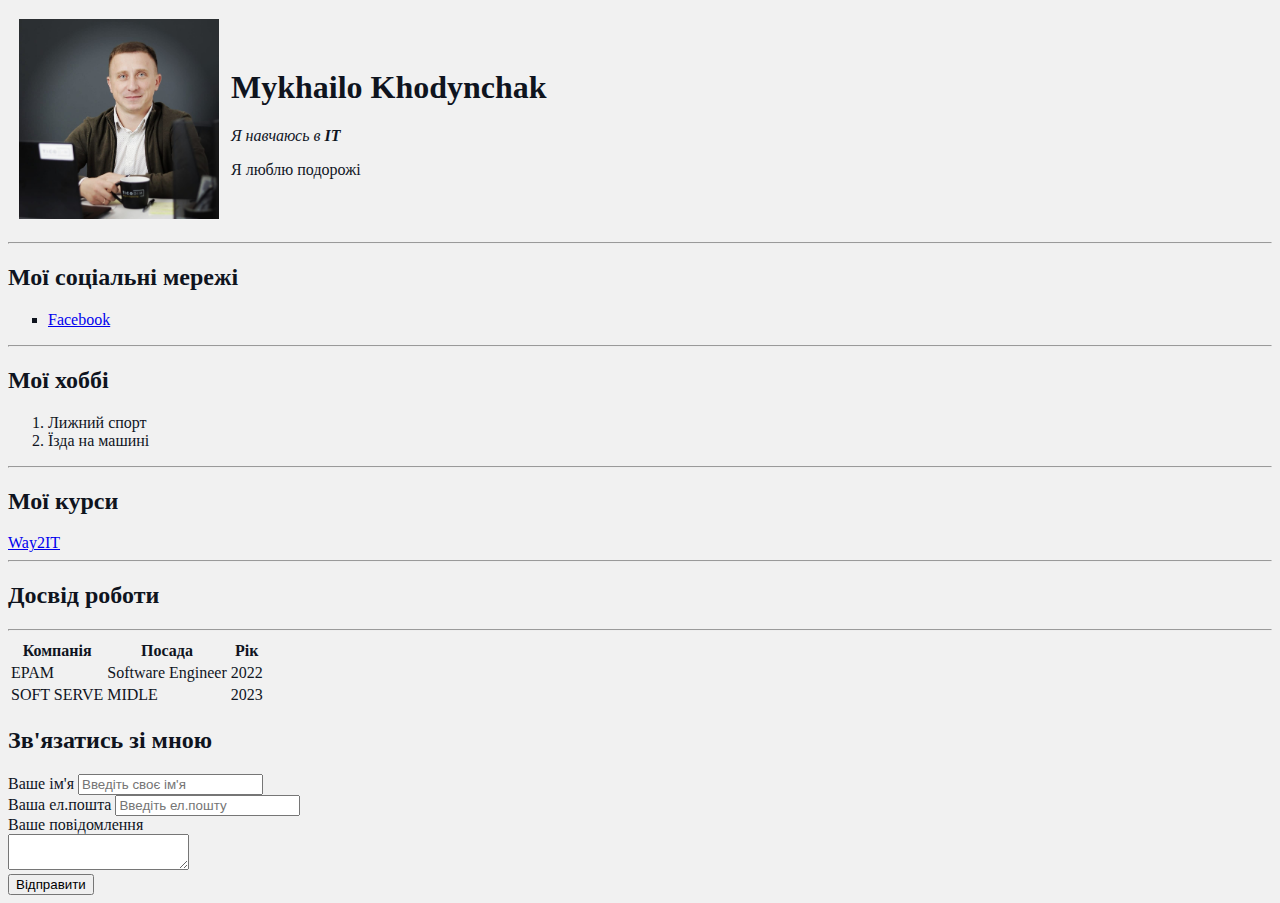
==== index.html @ d7681846 "renaeme" ====
<!DOCTYPE html>
<html lang="en">
<head>
    <meta charset="UTF-8">
    <title>Maik CV</title>
   <link rel="stylesheet" href="styles.css">
</head>
<body>
    <table cellspacing="10">
        <tr>
            <td><img src="avatar.jpg" width="200" height="200"></td>
            <td><h1>Mykhailo Khodynchak</h1>
                <p><em>Я навчаюсь в <strong>ІТ</strong></em></p>
                <p>Я люблю  подорожі</p></td>
        </tr>
    </table>
    <hr>
    <h2>Мої соціальні мережі</h2>
   <ul type="square">
<li><a href="https://www.facebook.com/mykhailo.khodynchak" target="black">Facebook</a></li>
    </ul>
    <hr>
    <h2>Мої хоббі</h2>
    <ol>
        <li>Лижний спорт</li>
        <li>Їзда на машині</li>
    </ol>
    <hr>
    <h2>Мої курси</h2>
    <a href="https://github.com/orgs/Way2IT/teams/general" target="black">Way2IT</a>
    <hr>
    <h2>Досвід роботи</h2>
 <table>
        <tr>
            <th>Компанія</th>
            <th>Посада</th>
            <th>Рік</th>
         </tr>
        <tr>
            <td>EPAM</td>
            <td>Software Engineer</td>
            <td>2022</td>
        </tr>
        <tr>
            <td>SOFT SERVE</td>
            <td>MIDLE</td>
            <td>2023</td>
        </tr>
<hr>
 </table>
<h2>Зв'язатись зі мною</h2>
<form action="/Practic/avatar.jpg">
    <label for="name">Ваше ім'я</label>
    <input type="text" id="name"
    placeholder="Введіть своє ім'я">
    <br>
    <label for="email">Ваша ел.пошта</label>
    <input type="text" id="email"
    placeholder="Введіть ел.пошту ">
    <br>
    <label for="text">Ваше повідомлення</label>
    <br>
    <textarea id="text"></textarea>
    <br>
<input type="submit" value="Відправити">
</form>
</body>
</html>
---- styles.css ----
body {
    background-color: #f1f1f1;
    color: #0f141e;
    font-size: 16px;
    font-weight: normal;
    font-family: 'Times New Roman', Times, serif;
}
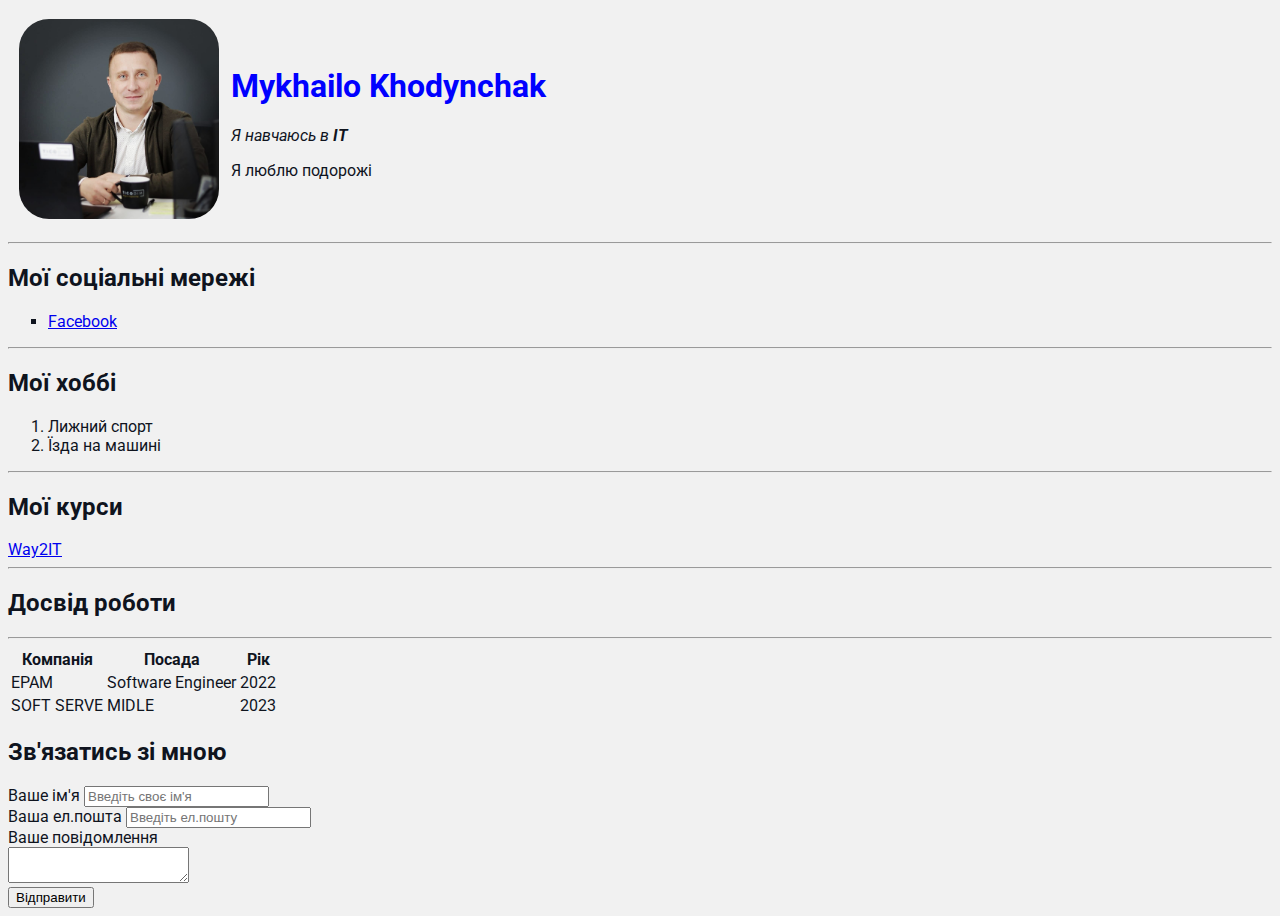
==== commit e0e017f5: "CSS" ====
--- a/index.html
+++ b/index.html
@@ -8,7 +8,7 @@
 <body>
     <table cellspacing="10">
         <tr>
-            <td><img src="avatar.jpg" width="200" height="200"></td>
+            <td><img src="avatar.jpg" class="avatar"></td>
             <td><h1>Mykhailo Khodynchak</h1>
                 <p><em>Я навчаюсь в <strong>ІТ</strong></em></p>
                 <p>Я люблю  подорожі</p></td>
--- a/styles.css
+++ b/styles.css
@@ -1,7 +1,18 @@
+@import url('https://fonts.googleapis.com/css2?family=Roboto:ital,wght@1,300&display=swap');
 body {
     background-color: #f1f1f1;
     color: #0f141e;
-    font-size: 16px;
+    /* font-size: 16px;
     font-weight: normal;
-    font-family: 'Times New Roman', Times, serif;
+    font-family: 'Roboto', sans-serif; */
+    font: normal 16px 'Roboto', sans-serif;
+}
+h1 {
+
+    color:blue;
+}
+.avatar {
+    width: 200px;
+    border-radius: 30px;
+    box-shadow: 4px; 4px; 14px; rgba: (0,0,0,25)
 }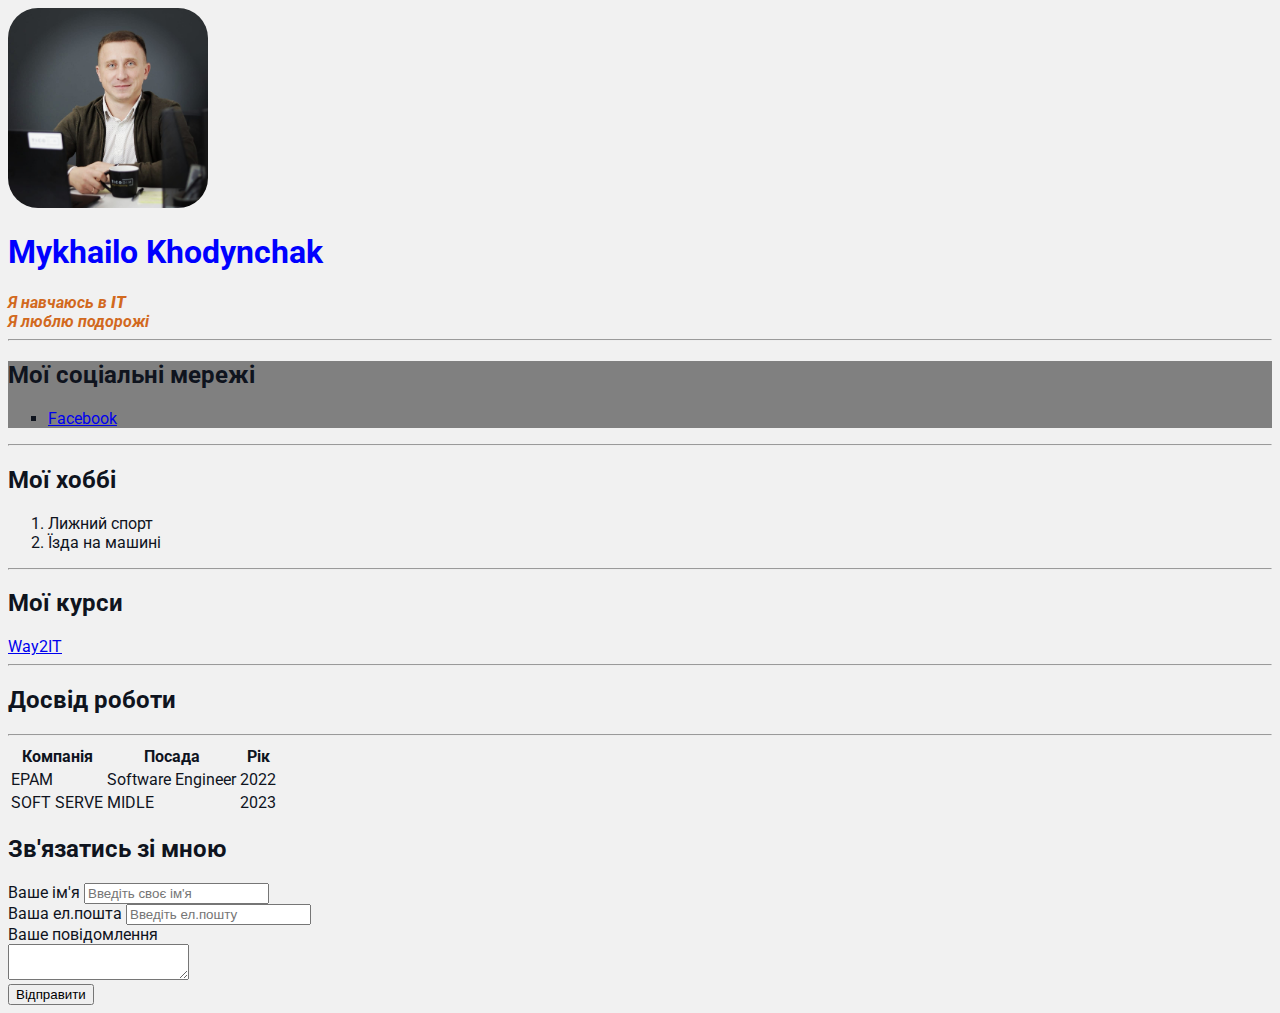
==== commit 9c909690: "commit" ====
--- a/index.html
+++ b/index.html
@@ -6,19 +6,19 @@
    <link rel="stylesheet" href="styles.css">
 </head>
 <body>
-    <table cellspacing="10">
-        <tr>
-            <td><img src="avatar.jpg" class="avatar"></td>
-            <td><h1>Mykhailo Khodynchak</h1>
-                <p><em>Я навчаюсь в <strong>ІТ</strong></em></p>
-                <p>Я люблю  подорожі</p></td>
-        </tr>
-    </table>
+    <div class="info">
+        <img src="avatar.jpg" class="avatar">
+        <h1>Mykhailo Khodynchak</h1>
+        <p>Я навчаюсь в <strong>ІТ</strong></p>
+        <p>Я люблю  подорожі</p>
+    </div>
     <hr>
-    <h2>Мої соціальні мережі</h2>
-   <ul type="square">
-<li><a href="https://www.facebook.com/mykhailo.khodynchak" target="black">Facebook</a></li>
-    </ul>
+    <div class="social">
+        <h2>Мої соціальні мережі</h2>
+            <ul type="square">
+            <li><a href="https://www.facebook.com/mykhailo.khodynchak" target="black">Facebook</a></li>
+            </ul>
+    </div>
     <hr>
     <h2>Мої хоббі</h2>
     <ol>
--- a/styles.css
+++ b/styles.css
@@ -8,11 +8,19 @@
     font: normal 16px 'Roboto', sans-serif;
 }
 h1 {
-
     color:blue;
 }
 .avatar {
     width: 200px;
     border-radius: 30px;
     box-shadow: 4px; 4px; 14px; rgba: (0,0,0,25)
+}
+.info p {
+color:chocolate;
+margin: 0;
+font-style: italic;
+font-weight: bold;
+}
+.social {
+    background: space gray;
 }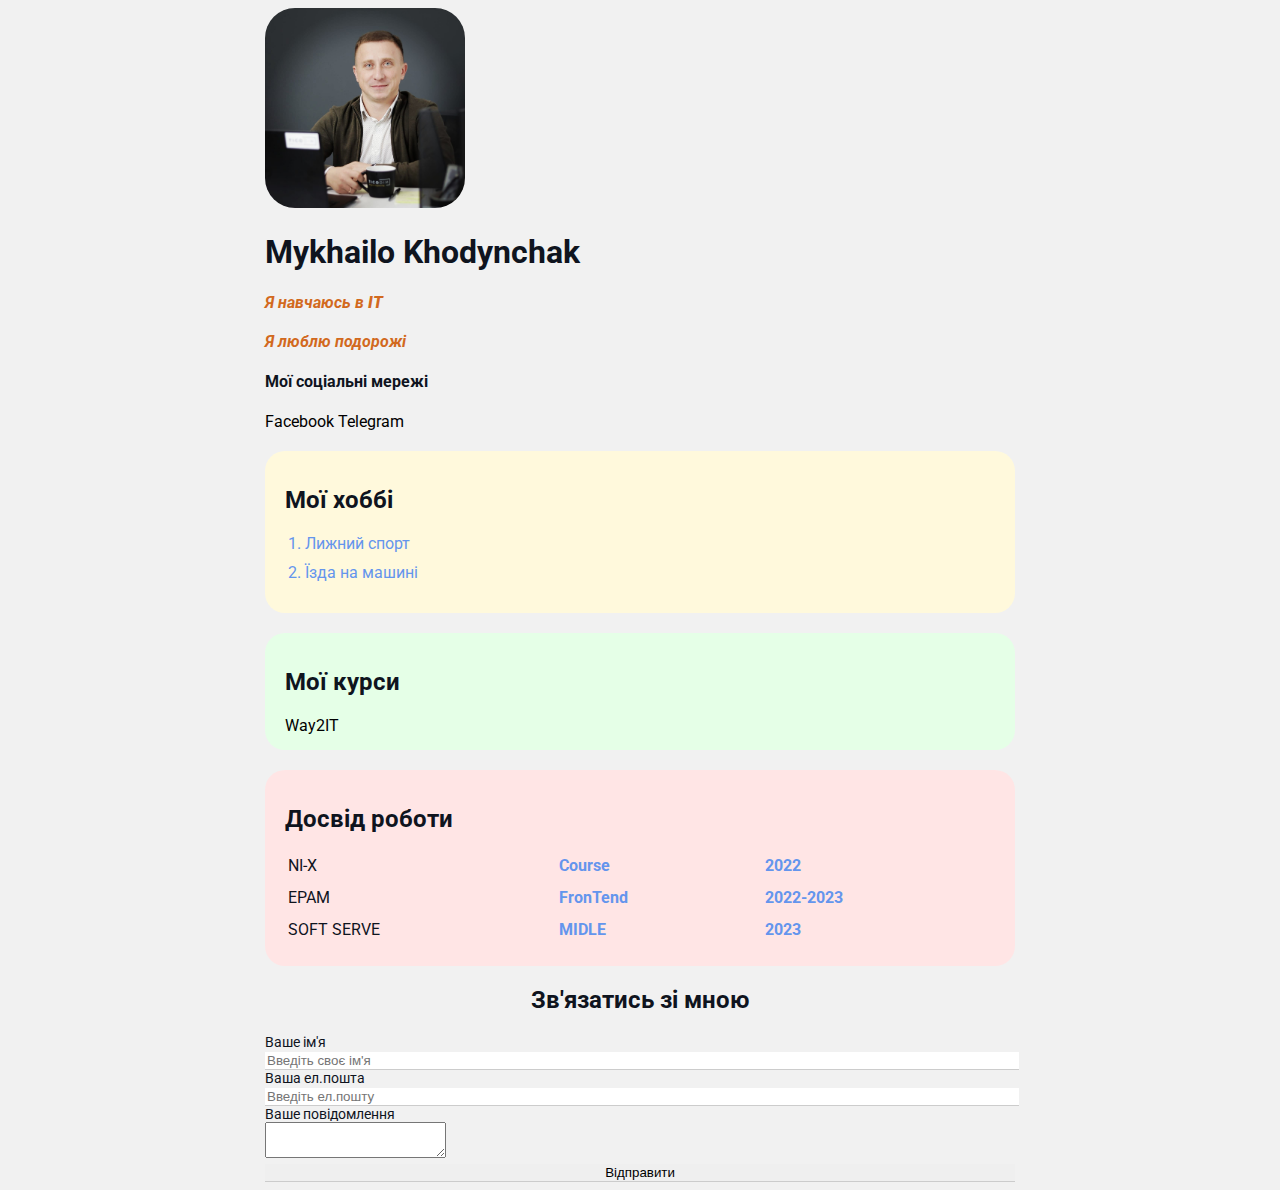
==== commit 62e8c3fb: "course css" ====
--- a/index.html
+++ b/index.html
@@ -6,64 +6,72 @@
    <link rel="stylesheet" href="styles.css">
 </head>
 <body>
+    <div class="container">
     <div class="info">
         <img src="avatar.jpg" class="avatar">
         <h1>Mykhailo Khodynchak</h1>
         <p>Я навчаюсь в <strong>ІТ</strong></p>
         <p>Я люблю  подорожі</p>
+
+        <h4>Мої соціальні мережі</h4>
+
+        <a href="https://www.facebook.com/mykhailo.khodynchak" target="_blank">Facebook</a>
+        <a href="https://t.me/Mykhailo_10" target="_blank">Telegram</a>
     </div>
-    <hr>
-    <div class="social">
-        <h2>Мої соціальні мережі</h2>
-            <ul type="square">
-            <li><a href="https://www.facebook.com/mykhailo.khodynchak" target="black">Facebook</a></li>
-            </ul>
-    </div>
-    <hr>
+<div class="card bg-yellow">
     <h2>Мої хоббі</h2>
-    <ol>
+    <ol class="list">
         <li>Лижний спорт</li>
         <li>Їзда на машині</li>
     </ol>
-    <hr>
-    <h2>Мої курси</h2>
+</div>
+<div class="card bg-green">  
+<h2>Мої курси</h2>
     <a href="https://github.com/orgs/Way2IT/teams/general" target="black">Way2IT</a>
-    <hr>
+</div>  
+<div class="card bg-red">
     <h2>Досвід роботи</h2>
- <table>
+ <table class="table">
         <tr>
-            <th>Компанія</th>
-            <th>Посада</th>
-            <th>Рік</th>
+            <td>NI-X</td>
+            <td>Course</td>
+            <td>2022</td>
          </tr>
         <tr>
             <td>EPAM</td>
-            <td>Software Engineer</td>
-            <td>2022</td>
+            <td>FronTend</td>
+            <td>2022-2023</td>
         </tr>
         <tr>
             <td>SOFT SERVE</td>
             <td>MIDLE</td>
             <td>2023</td>
         </tr>
-<hr>
  </table>
+</div>
+<div class="contact">
 <h2>Зв'язатись зі мною</h2>
 <form action="/Practic/avatar.jpg">
+        <div class="form-group">
     <label for="name">Ваше ім'я</label>
     <input type="text" id="name"
     placeholder="Введіть своє ім'я">
-    <br>
+</div>
+
+    <div class="form-group">
     <label for="email">Ваша ел.пошта</label>
     <input type="text" id="email"
     placeholder="Введіть ел.пошту ">
-    <br>
+    </div>
+    
+    <div class="form-group">
     <label for="text">Ваше повідомлення</label>
-    <br>
     <textarea id="text"></textarea>
-    <br>
 <input type="submit" value="Відправити">
 </form>
+</div>
+</div>
+</div>
 </body>
 </html>
 
--- a/styles.css
+++ b/styles.css
@@ -7,20 +7,85 @@
     font-family: 'Roboto', sans-serif; */
     font: normal 16px 'Roboto', sans-serif;
 }
-h1 {
-    color:blue;
+a {
+    color: black;
+    text-decoration: none;
 }
+a:hover {
+    text-decoration:underline;
+}
+
 .avatar {
-    width: 200px;
-    border-radius: 30px;
-    box-shadow: 4px; 4px; 14px; rgba: (0,0,0,25)
+width: 200px;
+border-radius: 30px;
 }
+
+.info {
+margin-bottom: 20px;
+}
+
 .info p {
 color:chocolate;
-margin: 0;
 font-style: italic;
 font-weight: bold;
+margin-bottom: 20px;
 }
-.social {
+/* .social {
     background: space gray;
-}+    padding: 15px 40px 25px 30px;
+    border-bottom: 5px solid red;
+    margin: 5px;
+} */
+.container {
+    max-width: 750px;
+    margin: auto;
+}
+
+.bg-yellow {
+    background: #fff9dc; 
+}
+.bg-green {
+     background: #e5ffe7;
+}
+.bg-red {
+     background: #ffe5e5;
+}
+.card h2 {
+    margin-bottom: 20px;
+}
+.card {
+    padding: 15px 20px;
+    margin-bottom: 20px;
+    border-radius: 20px;
+}
+.list {
+    padding: 0 20px;
+    /* list-style: none; */
+}
+.list li {
+    color:cornflowerblue;
+    margin-bottom: 10px;
+}
+.table {
+    width: 100%;
+}
+.table td {
+    padding-bottom: 10px;
+}
+.table td:nth-child(2),
+.table td:nth-child(3) {
+color: cornflowerblue;
+font-weight: bolder;
+}
+.contact h2 {
+    text-align: center;
+}
+.form-group label {
+    display: block;
+    font-size: 14px;
+}
+.form-group input {
+    width: 100%;
+    border: none;
+    border-bottom: 1px solid #ccc;
+}
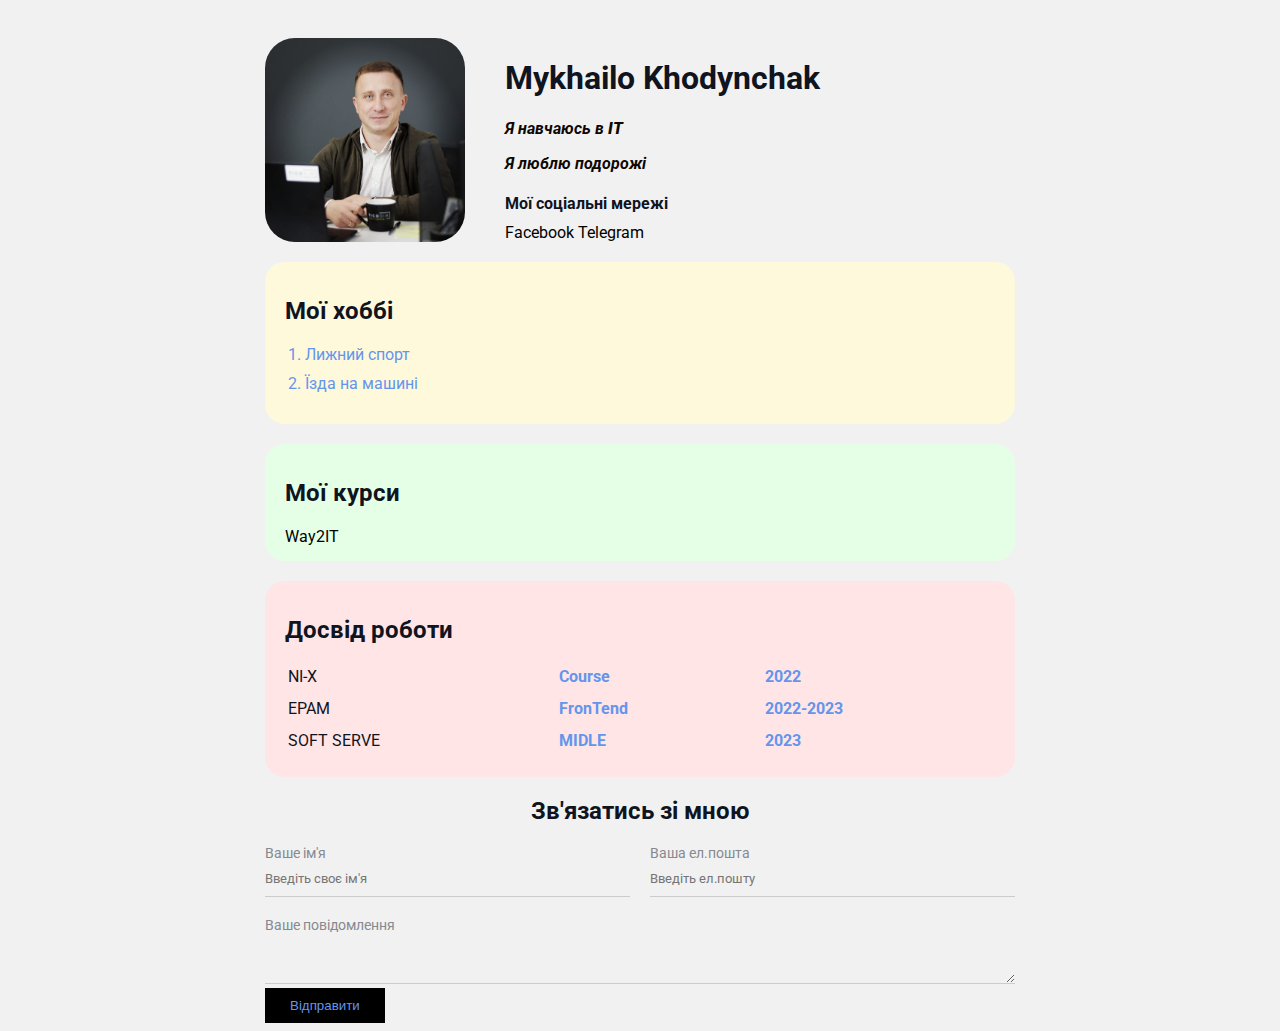
==== commit cd1824d3: "The End" ====
--- a/index.html
+++ b/index.html
@@ -9,6 +9,8 @@
     <div class="container">
     <div class="info">
         <img src="avatar.jpg" class="avatar">
+
+        <div class="info-text">
         <h1>Mykhailo Khodynchak</h1>
         <p>Я навчаюсь в <strong>ІТ</strong></p>
         <p>Я люблю  подорожі</p>
@@ -17,6 +19,7 @@
 
         <a href="https://www.facebook.com/mykhailo.khodynchak" target="_blank">Facebook</a>
         <a href="https://t.me/Mykhailo_10" target="_blank">Telegram</a>
+    </div>
     </div>
 <div class="card bg-yellow">
     <h2>Мої хоббі</h2>
@@ -52,6 +55,7 @@
 <div class="contact">
 <h2>Зв'язатись зі мною</h2>
 <form action="/Practic/avatar.jpg">
+    <div class="row">
         <div class="form-group">
     <label for="name">Ваше ім'я</label>
     <input type="text" id="name"
@@ -63,14 +67,24 @@
     <input type="text" id="email"
     placeholder="Введіть ел.пошту ">
     </div>
+    </div>
     
     <div class="form-group">
     <label for="text">Ваше повідомлення</label>
-    <textarea id="text"></textarea>
-<input type="submit" value="Відправити">
+
+    <textarea id="text" rows="2" cols="15"></textarea>
+    </div>
+
+    <input class="btn" type="submit" value="Відправити">
 </form>
+
 </div>
+
+<div class="position">
+
+    <div class="box"></div>
 </div>
+
 </div>
 </body>
 </html>
--- a/styles.css
+++ b/styles.css
@@ -22,13 +22,28 @@
 
 .info {
 margin-bottom: 20px;
+display:flex;
+}
+@media (max-width: 700px) {
+.info {
+    display: block;
+    text-align: center;
+}
+
+}
+.info-text {
+    margin-left: 40px;
+}
+
+.info-text h4 {
+    margin-bottom: 10px;
 }
 
 .info p {
-color:chocolate;
+color:rgb(14, 7, 2);
 font-style: italic;
 font-weight: bold;
-margin-bottom: 20px;
+margin-bottom: 5px;
 }
 /* .social {
     background: space gray;
@@ -39,6 +54,7 @@
 .container {
     max-width: 750px;
     margin: auto;
+    padding-top: 30px;
 }
 
 .bg-yellow {
@@ -83,9 +99,51 @@
 .form-group label {
     display: block;
     font-size: 14px;
+    color: #86898f;
 }
-.form-group input {
+.form-group input,
+.form-group textarea {
     width: 100%;
+    box-sizing:border-box;
     border: none;
+    background: transparent;
     border-bottom: 1px solid #ccc;
+    color: #000;
+    padding: 10px 0px 10px;
+    outline: none;
+    font-family: inherit;
 }
+.row {
+    display:flex;
+    margin-bottom: 20px;
+}
+.row > .form-group {
+    width: 50%;
+    margin-right: 20px;
+}
+.row > .form-group:last-child {
+    margin-right: 0;
+}
+.btn {
+    color: cornflowerblue;
+    background: black;
+    padding: 10px 25px;
+    border: none;
+    cursor: pointer;
+}
+.btn:hover {
+    opacity: 0,9;
+}
+
+/* .position {
+    border: 4px solid black;
+    margin-top: 40px;
+    padding: 20px;
+
+}
+
+.box {
+    width: 50px;
+    height: 50px;
+    background: lightcoral;
+} */